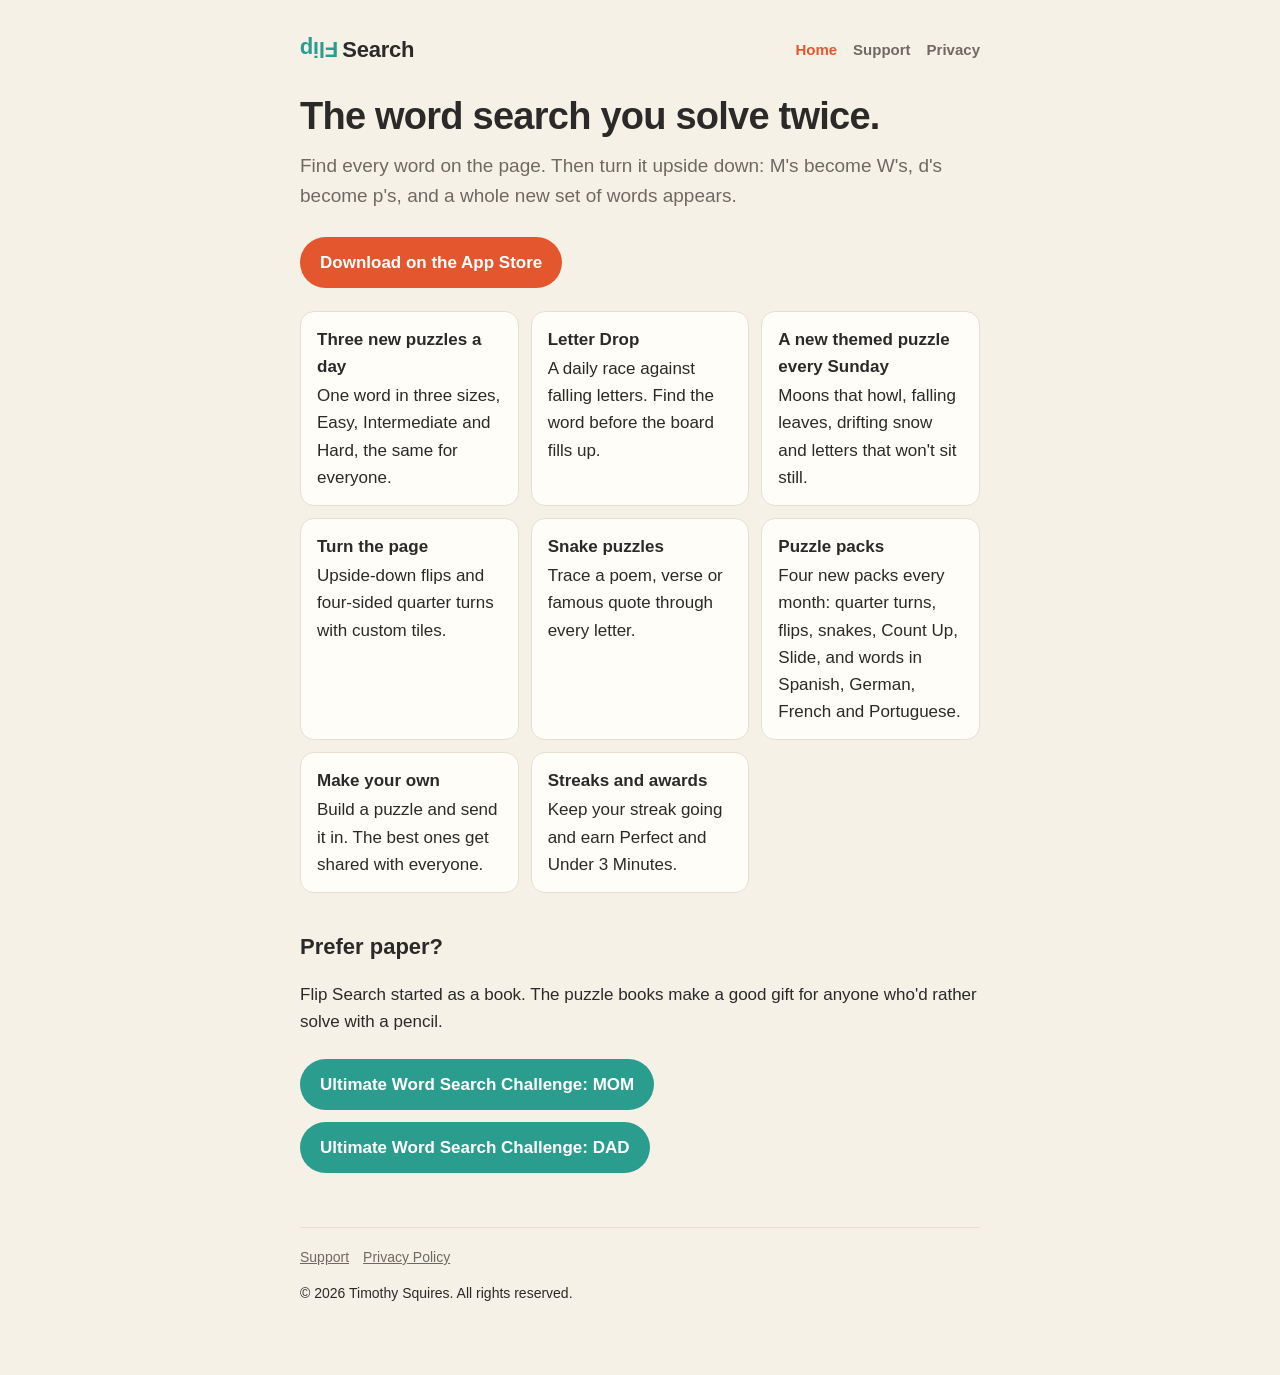
==== index.html @ 6c66b1bb "Add files via upload" ====
<!doctype html>
<html lang="en">
<head>
<meta charset="utf-8">
<meta name="viewport" content="width=device-width, initial-scale=1">
<title>Flip Search: the upside-down word search</title>
<meta name="description" content="Flip Search is a word search you solve twice: find every word, then turn the page and find them again.">
<link rel="stylesheet" href="style.css">
</head>
<body>
<div class="wrap">
  <header class="site">
    <a class="logo" href="./"><span class="flip">Flip</span>Search</a>
    <nav><a href="./" aria-current="page">Home</a><a href="support.html">Support</a><a href="privacy.html">Privacy</a></nav>
  </header>

  <h1>The word search you solve twice.</h1>
  <p class="lead">Find every word on the page. Then turn it upside down: M's become W's, d's become p's, and a whole new set of words appears.</p>

  <!-- Replace # with the App Store link once the app is live. -->
  <a class="button" href="#">Download on the App Store</a>

  <ul class="features">
    <li><strong>Three new puzzles a day</strong>One word in three sizes, Easy, Intermediate and Hard, the same for everyone.</li>
    <li><strong>Letter Drop</strong>A daily race against falling letters. Find the word before the board fills up.</li>
    <li><strong>A new themed puzzle every Sunday</strong>Moons that howl, falling leaves, drifting snow and letters that won't sit still.</li>
    <li><strong>Turn the page</strong>Upside-down flips and four-sided quarter turns with custom tiles.</li>
    <li><strong>Snake puzzles</strong>Trace a poem, verse or famous quote through every letter.</li>
    <li><strong>Puzzle packs</strong>Four new packs every month: quarter turns, flips, snakes, Count Up, Slide, and words in Spanish, German, French and Portuguese.</li>
    <li><strong>Make your own</strong>Build a puzzle and send it in. The best ones get shared with everyone.</li>
    <li><strong>Streaks and awards</strong>Keep your streak going and earn Perfect and Under 3 Minutes.</li>
  </ul>

  <h2>Prefer paper?</h2>
  <p>Flip Search started as a book. The puzzle books make a good gift for anyone who'd rather solve with a pencil.</p>
  <a class="button secondary" href="https://www.amazon.com/Ultimate-Word-Search-Challenge-MOM/dp/B0DCZR6Y28/">Ultimate Word Search Challenge: MOM</a>
  <a class="button secondary" href="https://www.amazon.com/Ultimate-Word-Search-Challenge-DAD/dp/B0DDCRF8DS">Ultimate Word Search Challenge: DAD</a>

  <footer class="site">
    <a href="support.html">Support</a><a href="privacy.html">Privacy Policy</a>
    <p>© 2026 Timothy Squires. All rights reserved.</p>
  </footer>
</div>
</body>
</html>
---- style.css ----
:root {
  --paper: #F6F1E7;
  --card: #FFFDF8;
  --ink: #2B2A28;
  --muted: #6F6A61;
  --coral: #E4572E;
  --teal: #2A9D8F;
  --line: #E6DFD1;
}
@media (prefers-color-scheme: dark) {
  :root {
    --paper: #121110;
    --card: #1E1C1A;
    --ink: #EFE8DA;
    --muted: #A49D91;
    --coral: #F07A55;
    --teal: #4CC3B4;
    --line: #2E2B28;
  }
}
* { box-sizing: border-box; }
body {
  margin: 0;
  background: var(--paper);
  color: var(--ink);
  font: 17px/1.6 -apple-system, BlinkMacSystemFont, "SF Pro Rounded", "Segoe UI", Roboto, sans-serif;
}
.wrap { max-width: 720px; margin: 0 auto; padding: 32px 20px 56px; }
header.site { display: flex; align-items: center; justify-content: space-between; gap: 12px; flex-wrap: wrap; margin-bottom: 28px; }
.logo { font-weight: 800; font-size: 22px; text-decoration: none; color: var(--ink); letter-spacing: -0.01em; }
.logo .flip { display: inline-block; transform: rotate(180deg); color: var(--teal); margin-right: 4px; }
nav a { color: var(--muted); text-decoration: none; margin-left: 16px; font-weight: 600; font-size: 15px; }
nav a:hover, nav a[aria-current="page"] { color: var(--coral); }
h1 { font-size: 38px; line-height: 1.15; margin: 0 0 12px; letter-spacing: -0.02em; }
h2 { font-size: 22px; margin: 36px 0 8px; }
h3 { font-size: 18px; margin: 24px 0 4px; }
p, li { color: var(--ink); }
.lead { font-size: 19px; color: var(--muted); margin-top: 0; }
.muted { color: var(--muted); }
a { color: var(--coral); }
.card { background: var(--card); border: 1px solid var(--line); border-radius: 18px; padding: 20px 22px; margin: 16px 0; }
.button { display: inline-block; background: var(--coral); color: #fff; text-decoration: none; font-weight: 700; padding: 12px 20px; border-radius: 999px; margin: 6px 8px 6px 0; }
.button.secondary { background: var(--teal); }
.features { display: grid; grid-template-columns: repeat(auto-fit, minmax(200px, 1fr)); gap: 12px; padding: 0; list-style: none; }
.features li { background: var(--card); border: 1px solid var(--line); border-radius: 14px; padding: 14px 16px; }
.features strong { display: block; margin-bottom: 2px; }
details { background: var(--card); border: 1px solid var(--line); border-radius: 14px; padding: 12px 16px; margin: 10px 0; }
summary { font-weight: 700; cursor: pointer; }
footer.site { margin-top: 48px; padding-top: 18px; border-top: 1px solid var(--line); font-size: 14px; color: var(--muted); }
footer.site a { color: var(--muted); margin-right: 14px; }
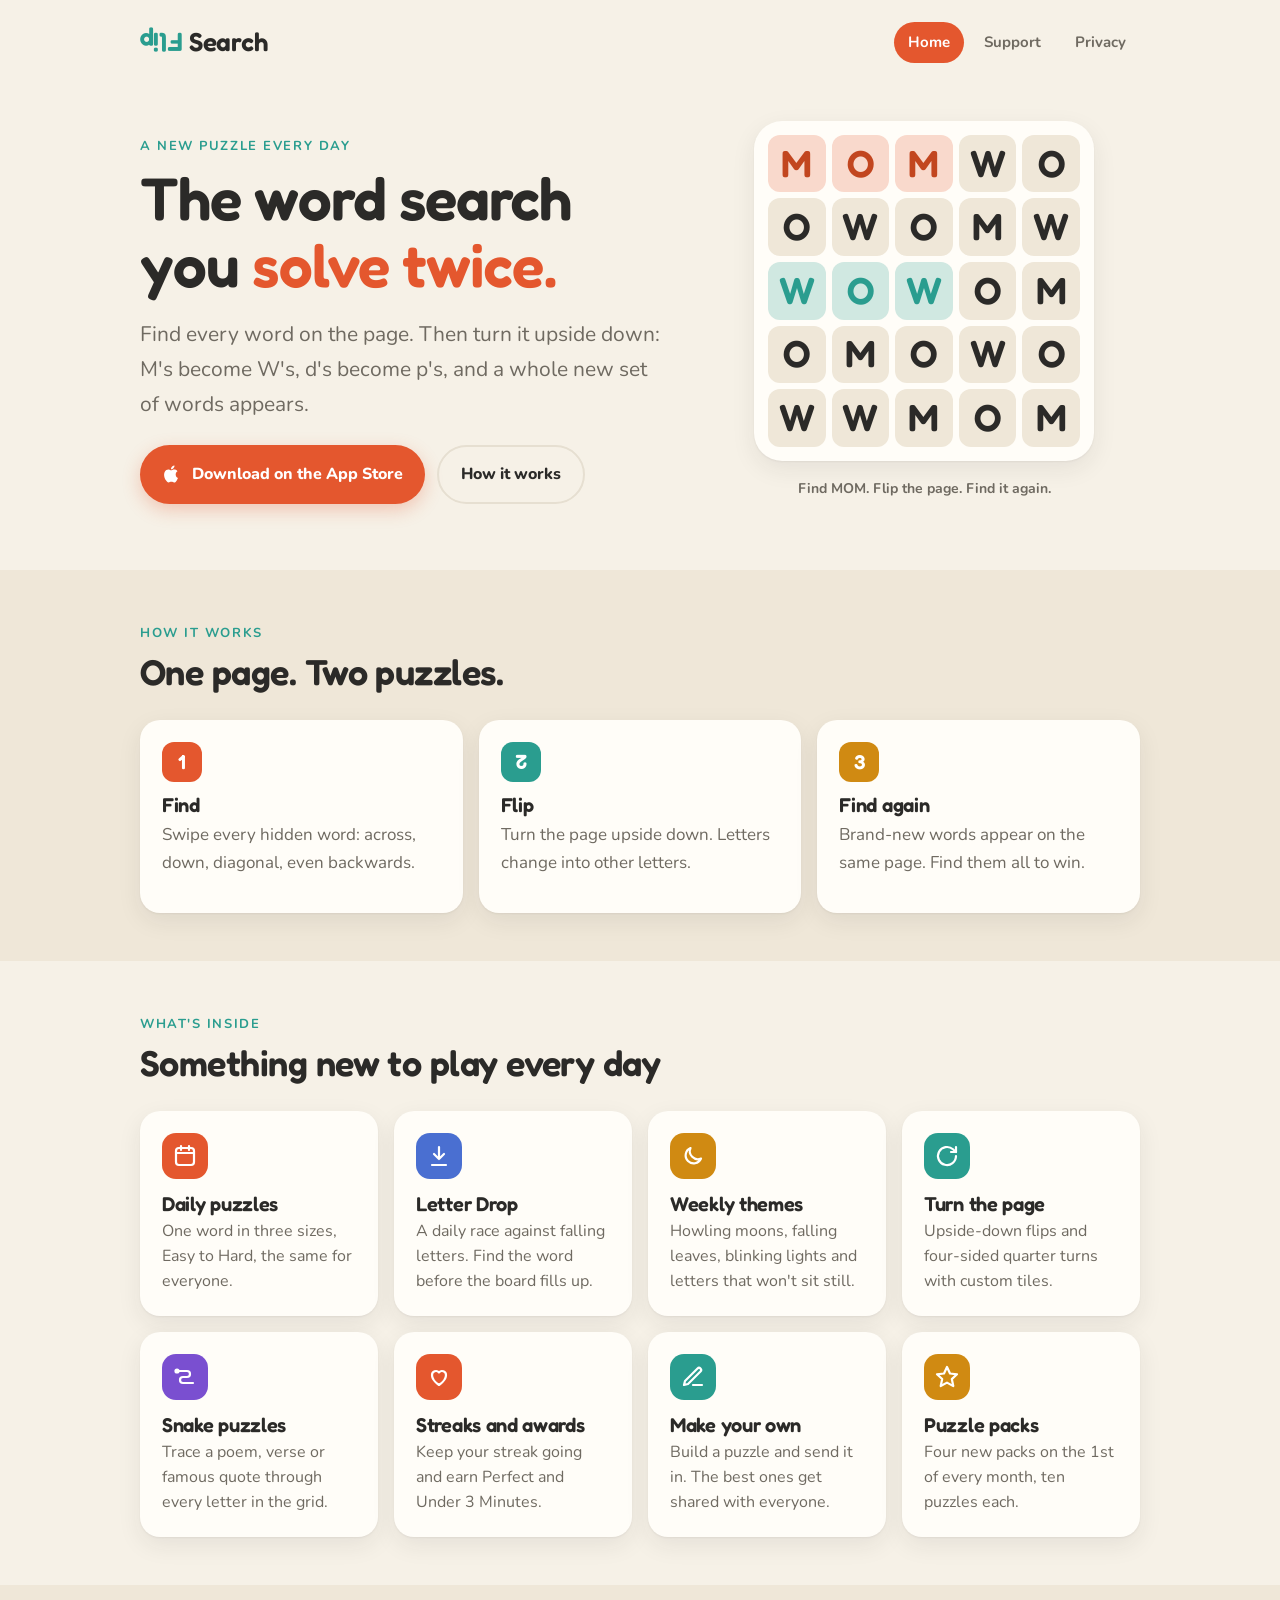
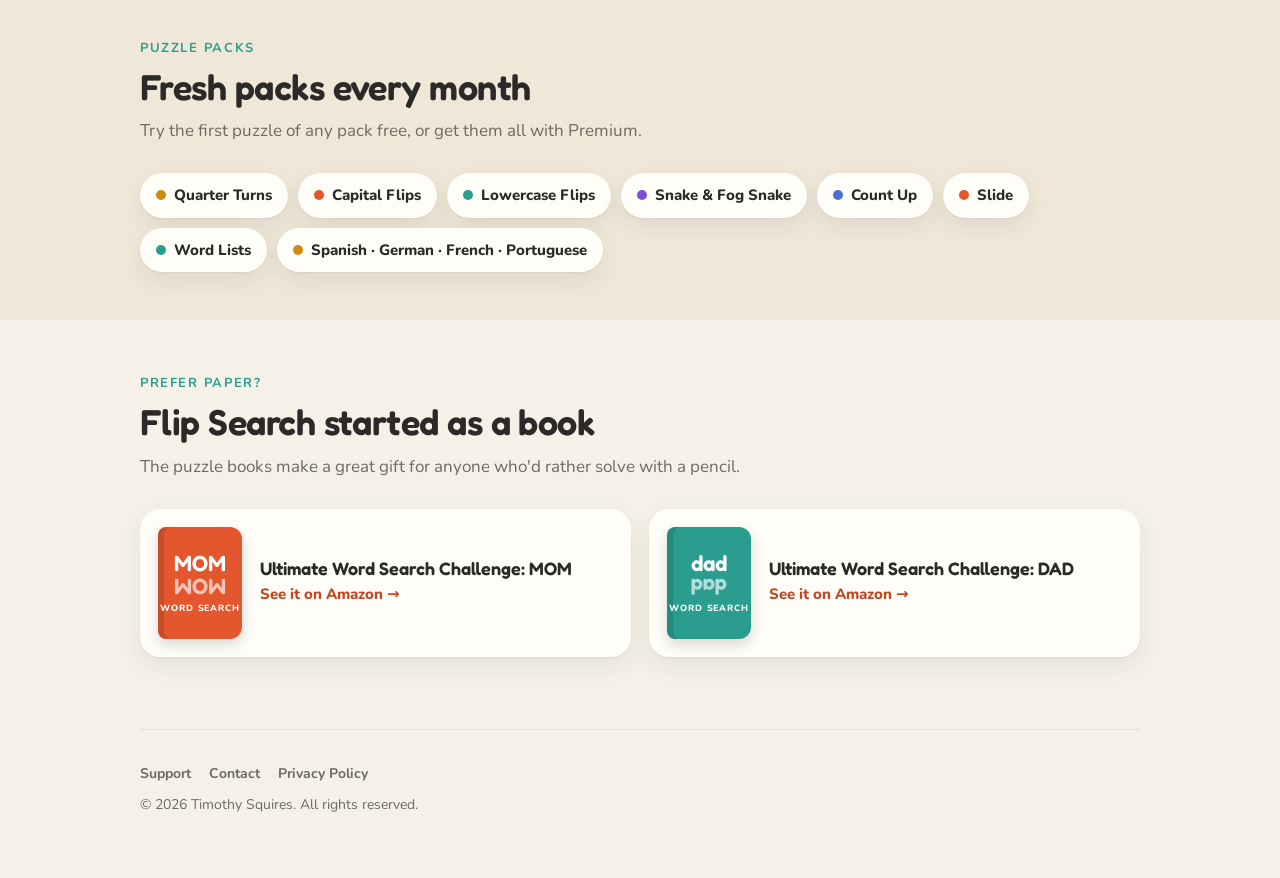
==== commit 4482751f: "Add files via upload" ====
--- a/index.html
+++ b/index.html
@@ -5,6 +5,9 @@
 <meta name="viewport" content="width=device-width, initial-scale=1">
 <title>Flip Search: the upside-down word search</title>
 <meta name="description" content="Flip Search is a word search you solve twice: find every word, then turn the page and find them again.">
+<link rel="preconnect" href="https://fonts.googleapis.com">
+<link rel="preconnect" href="https://fonts.gstatic.com" crossorigin>
+<link href="https://fonts.googleapis.com/css2?family=Fredoka:wght@500;600&family=Nunito:wght@400;600;700;800&display=swap" rel="stylesheet">
 <link rel="stylesheet" href="style.css">
 </head>
 <body>
@@ -14,30 +17,133 @@
     <nav><a href="./" aria-current="page">Home</a><a href="support.html">Support</a><a href="privacy.html">Privacy</a></nav>
   </header>
 
-  <h1>The word search you solve twice.</h1>
-  <p class="lead">Find every word on the page. Then turn it upside down: M's become W's, d's become p's, and a whole new set of words appears.</p>
+  <div class="hero">
+    <div>
+      <span class="eyebrow">A new puzzle every day</span>
+      <h1>The word search you <span class="accent-coral">solve twice.</span></h1>
+      <p class="lead" style="margin-top:18px">Find every word on the page. Then turn it upside down: M's become W's, d's become p's, and a whole new set of words appears.</p>
+      <div class="actions">
+        <!-- Replace # with the App Store link once the app is live. -->
+        <a class="button" href="#">
+          <svg viewBox="0 0 24 24" fill="currentColor" aria-hidden="true"><path d="M16.4 12.6c0-2.6 2.1-3.8 2.2-3.9-1.2-1.8-3.1-2-3.7-2-1.6-.2-3.1.9-3.9.9-.8 0-2-.9-3.4-.9-1.7 0-3.3 1-4.2 2.6-1.8 3.1-.5 7.8 1.3 10.3.9 1.2 1.9 2.6 3.2 2.6 1.3-.1 1.8-.8 3.3-.8 1.6 0 2 .8 3.4.8s2.3-1.3 3.1-2.5c1-1.4 1.4-2.8 1.4-2.9-.1 0-2.7-1-2.7-4.2zM13.9 4.9c.7-.9 1.2-2 1-3.2-1 0-2.3.7-3 1.6-.7.8-1.2 2-1.1 3.1 1.2.1 2.4-.6 3.1-1.5z"/></svg>
+          Download on the App Store
+        </a>
+        <a class="button ghost" href="#how">How it works</a>
+      </div>
+    </div>
+    <div class="board-wrap">
+      <div class="board" aria-label="A Flip Search grid turning upside down">
+        <span class="hit">M</span><span class="hit">O</span><span class="hit">M</span><span>W</span><span>O</span>
+        <span>O</span><span>W</span><span>O</span><span>M</span><span>W</span>
+        <span class="hit2">W</span><span class="hit2">O</span><span class="hit2">W</span><span>O</span><span>M</span>
+        <span>O</span><span>M</span><span>O</span><span>W</span><span>O</span>
+        <span>W</span><span>W</span><span>M</span><span>O</span><span>M</span>
+      </div>
+      <p class="board-caption">Find MOM. Flip the page. Find it again.</p>
+    </div>
+  </div>
+</div>
 
-  <!-- Replace # with the App Store link once the app is live. -->
-  <a class="button" href="#">Download on the App Store</a>
+<section class="band" id="how">
+  <div class="wrap">
+    <div class="section-head">
+      <span class="eyebrow">How it works</span>
+      <h2>One page. Two puzzles.</h2>
+    </div>
+    <div class="steps">
+      <div class="step"><h3>Find</h3><p class="muted">Swipe every hidden word: across, down, diagonal, even backwards.</p></div>
+      <div class="step"><h3>Flip</h3><p class="muted">Turn the page upside down. Letters change into other letters.</p></div>
+      <div class="step"><h3>Find again</h3><p class="muted">Brand-new words appear on the same page. Find them all to win.</p></div>
+    </div>
+  </div>
+</section>
 
-  <ul class="features">
-    <li><strong>Three new puzzles a day</strong>One word in three sizes, Easy, Intermediate and Hard, the same for everyone.</li>
-    <li><strong>Letter Drop</strong>A daily race against falling letters. Find the word before the board fills up.</li>
-    <li><strong>A new themed puzzle every Sunday</strong>Moons that howl, falling leaves, drifting snow and letters that won't sit still.</li>
-    <li><strong>Turn the page</strong>Upside-down flips and four-sided quarter turns with custom tiles.</li>
-    <li><strong>Snake puzzles</strong>Trace a poem, verse or famous quote through every letter.</li>
-    <li><strong>Puzzle packs</strong>Four new packs every month: quarter turns, flips, snakes, Count Up, Slide, and words in Spanish, German, French and Portuguese.</li>
-    <li><strong>Make your own</strong>Build a puzzle and send it in. The best ones get shared with everyone.</li>
-    <li><strong>Streaks and awards</strong>Keep your streak going and earn Perfect and Under 3 Minutes.</li>
-  </ul>
+<section>
+  <div class="wrap">
+    <div class="section-head">
+      <span class="eyebrow">What's inside</span>
+      <h2>Something new to play every day</h2>
+    </div>
+    <div class="features">
+      <div class="feature">
+        <div class="icon coral"><svg viewBox="0 0 24 24" fill="none" stroke="currentColor" stroke-width="2.2" stroke-linecap="round" stroke-linejoin="round"><rect x="3" y="4" width="18" height="17" rx="3"/><path d="M3 9h18M8 2v4M16 2v4"/></svg></div>
+        <h3>Daily puzzles</h3><p>One word in three sizes, Easy to Hard, the same for everyone.</p>
+      </div>
+      <div class="feature">
+        <div class="icon blue"><svg viewBox="0 0 24 24" fill="none" stroke="currentColor" stroke-width="2.2" stroke-linecap="round" stroke-linejoin="round"><path d="M12 3v12M7 10l5 5 5-5M5 21h14"/></svg></div>
+        <h3>Letter Drop</h3><p>A daily race against falling letters. Find the word before the board fills up.</p>
+      </div>
+      <div class="feature">
+        <div class="icon gold"><svg viewBox="0 0 24 24" fill="none" stroke="currentColor" stroke-width="2.2" stroke-linecap="round" stroke-linejoin="round"><path d="M20 14.5A8 8 0 0 1 9.5 4a8 8 0 1 0 10.5 10.5z"/></svg></div>
+        <h3>Weekly themes</h3><p>Howling moons, falling leaves, blinking lights and letters that won't sit still.</p>
+      </div>
+      <div class="feature">
+        <div class="icon teal"><svg viewBox="0 0 24 24" fill="none" stroke="currentColor" stroke-width="2.2" stroke-linecap="round" stroke-linejoin="round"><path d="M21 12a9 9 0 1 1-3-6.7L21 8"/><path d="M21 3v5h-5"/></svg></div>
+        <h3>Turn the page</h3><p>Upside-down flips and four-sided quarter turns with custom tiles.</p>
+      </div>
+      <div class="feature">
+        <div class="icon purple"><svg viewBox="0 0 24 24" fill="none" stroke="currentColor" stroke-width="2.2" stroke-linecap="round" stroke-linejoin="round"><path d="M4 6h10a3 3 0 0 1 0 6H10a3 3 0 0 0 0 6h10"/><circle cx="4" cy="6" r="1.5" fill="currentColor"/></svg></div>
+        <h3>Snake puzzles</h3><p>Trace a poem, verse or famous quote through every letter in the grid.</p>
+      </div>
+      <div class="feature">
+        <div class="icon coral"><svg viewBox="0 0 24 24" fill="none" stroke="currentColor" stroke-width="2.2" stroke-linecap="round" stroke-linejoin="round"><path d="M12 20s-7-4.5-7-10a4 4 0 0 1 7-2.6A4 4 0 0 1 19 10c0 5.5-7 10-7 10z"/></svg></div>
+        <h3>Streaks and awards</h3><p>Keep your streak going and earn Perfect and Under 3 Minutes.</p>
+      </div>
+      <div class="feature">
+        <div class="icon teal"><svg viewBox="0 0 24 24" fill="none" stroke="currentColor" stroke-width="2.2" stroke-linecap="round" stroke-linejoin="round"><path d="M12 20h9M16.5 3.5a2.1 2.1 0 0 1 3 3L7 19l-4 1 1-4z"/></svg></div>
+        <h3>Make your own</h3><p>Build a puzzle and send it in. The best ones get shared with everyone.</p>
+      </div>
+      <div class="feature">
+        <div class="icon gold"><svg viewBox="0 0 24 24" fill="none" stroke="currentColor" stroke-width="2.2" stroke-linecap="round" stroke-linejoin="round"><path d="M12 2l3 6.5 7 .8-5.2 4.8 1.5 7L12 17.6 5.7 21l1.5-7L2 9.3l7-.8z"/></svg></div>
+        <h3>Puzzle packs</h3><p>Four new packs on the 1st of every month, ten puzzles each.</p>
+      </div>
+    </div>
+  </div>
+</section>
 
-  <h2>Prefer paper?</h2>
-  <p>Flip Search started as a book. The puzzle books make a good gift for anyone who'd rather solve with a pencil.</p>
-  <a class="button secondary" href="https://www.amazon.com/Ultimate-Word-Search-Challenge-MOM/dp/B0DCZR6Y28/">Ultimate Word Search Challenge: MOM</a>
-  <a class="button secondary" href="https://www.amazon.com/Ultimate-Word-Search-Challenge-DAD/dp/B0DDCRF8DS">Ultimate Word Search Challenge: DAD</a>
+<section class="band">
+  <div class="wrap">
+    <div class="section-head">
+      <span class="eyebrow">Puzzle packs</span>
+      <h2>Fresh packs every month</h2>
+      <p class="muted">Try the first puzzle of any pack free, or get them all with Premium.</p>
+    </div>
+    <div class="chips">
+      <span class="chip"><i style="background:var(--gold)"></i>Quarter Turns</span>
+      <span class="chip"><i style="background:var(--coral)"></i>Capital Flips</span>
+      <span class="chip"><i style="background:var(--teal)"></i>Lowercase Flips</span>
+      <span class="chip"><i style="background:var(--purple)"></i>Snake &amp; Fog Snake</span>
+      <span class="chip"><i style="background:var(--blue)"></i>Count Up</span>
+      <span class="chip"><i style="background:var(--coral)"></i>Slide</span>
+      <span class="chip"><i style="background:var(--teal)"></i>Word Lists</span>
+      <span class="chip"><i style="background:var(--gold)"></i>Spanish · German · French · Portuguese</span>
+    </div>
+  </div>
+</section>
 
+<section>
+  <div class="wrap">
+    <div class="section-head">
+      <span class="eyebrow">Prefer paper?</span>
+      <h2>Flip Search started as a book</h2>
+      <p class="muted">The puzzle books make a great gift for anyone who'd rather solve with a pencil.</p>
+    </div>
+    <div class="books">
+      <a class="book" href="https://www.amazon.com/Ultimate-Word-Search-Challenge-MOM/dp/B0DCZR6Y28/">
+        <span class="cover mom"><span>MOM<span class="upside">MOM</span><small>WORD SEARCH</small></span></span>
+        <span><strong>Ultimate Word Search Challenge: MOM</strong><span class="go">See it on Amazon →</span></span>
+      </a>
+      <a class="book" href="https://www.amazon.com/Ultimate-Word-Search-Challenge-DAD/dp/B0DDCRF8DS">
+        <span class="cover dad"><span>dad<span class="upside">dad</span><small>WORD SEARCH</small></span></span>
+        <span><strong>Ultimate Word Search Challenge: DAD</strong><span class="go">See it on Amazon →</span></span>
+      </a>
+    </div>
+  </div>
+</section>
+
+<div class="wrap">
   <footer class="site">
-    <a href="support.html">Support</a><a href="privacy.html">Privacy Policy</a>
+    <div class="links"><a href="support.html">Support</a><a href="support.html#contact">Contact</a><a href="privacy.html">Privacy Policy</a></div>
     <p>© 2026 Timothy Squires. All rights reserved.</p>
   </footer>
 </div>
--- a/style.css
+++ b/style.css
@@ -1,50 +1,229 @@
+/* Flip Search website. Colors match the app. */
 :root {
   --paper: #F6F1E7;
+  --paper-2: #EFE7D8;
   --card: #FFFDF8;
   --ink: #2B2A28;
   --muted: #6F6A61;
+  --line: #E6DFD1;
   --coral: #E4572E;
+  --coral-ink: #C2461F;
   --teal: #2A9D8F;
-  --line: #E6DFD1;
+  --gold: #D08A12;
+  --blue: #4A6FD1;
+  --purple: #7A4FD0;
+  --tile: #FFFFFF;
+  --shadow: 0 1px 2px rgba(43, 42, 40, .06), 0 8px 24px rgba(43, 42, 40, .08);
+  --radius: 20px;
+  --head: "Fredoka", "SF Pro Rounded", ui-rounded, system-ui, sans-serif;
+  --body: "Nunito", -apple-system, BlinkMacSystemFont, "Segoe UI", system-ui, sans-serif;
 }
 @media (prefers-color-scheme: dark) {
   :root {
     --paper: #121110;
-    --card: #1E1C1A;
+    --paper-2: #1A1817;
+    --card: #1F1D1B;
     --ink: #EFE8DA;
     --muted: #A49D91;
+    --line: #2F2C29;
     --coral: #F07A55;
+    --coral-ink: #F59372;
     --teal: #4CC3B4;
-    --line: #2E2B28;
+    --gold: #F2B544;
+    --blue: #7C9BEA;
+    --purple: #A684F0;
+    --tile: #2A2724;
+    --shadow: 0 1px 2px rgba(0, 0, 0, .3), 0 10px 30px rgba(0, 0, 0, .35);
   }
 }
+
 * { box-sizing: border-box; }
+html { -webkit-text-size-adjust: 100%; }
 body {
   margin: 0;
   background: var(--paper);
   color: var(--ink);
-  font: 17px/1.6 -apple-system, BlinkMacSystemFont, "SF Pro Rounded", "Segoe UI", Roboto, sans-serif;
-}
-.wrap { max-width: 720px; margin: 0 auto; padding: 32px 20px 56px; }
-header.site { display: flex; align-items: center; justify-content: space-between; gap: 12px; flex-wrap: wrap; margin-bottom: 28px; }
-.logo { font-weight: 800; font-size: 22px; text-decoration: none; color: var(--ink); letter-spacing: -0.01em; }
-.logo .flip { display: inline-block; transform: rotate(180deg); color: var(--teal); margin-right: 4px; }
-nav a { color: var(--muted); text-decoration: none; margin-left: 16px; font-weight: 600; font-size: 15px; }
-nav a:hover, nav a[aria-current="page"] { color: var(--coral); }
-h1 { font-size: 38px; line-height: 1.15; margin: 0 0 12px; letter-spacing: -0.02em; }
-h2 { font-size: 22px; margin: 36px 0 8px; }
-h3 { font-size: 18px; margin: 24px 0 4px; }
-p, li { color: var(--ink); }
-.lead { font-size: 19px; color: var(--muted); margin-top: 0; }
+  font: 17px/1.65 var(--body);
+  -webkit-font-smoothing: antialiased;
+}
+img, svg { display: block; }
+a { color: var(--coral-ink); text-underline-offset: 3px; }
+.wrap { max-width: 1040px; margin: 0 auto; padding: 0 20px; }
+.narrow { max-width: 720px; }
+
+/* Header */
+header.site {
+  display: flex; align-items: center; justify-content: space-between;
+  gap: 16px; flex-wrap: wrap; padding: 22px 0;
+}
+.logo {
+  display: inline-flex; align-items: baseline; gap: 6px;
+  font: 600 26px/1 var(--head); color: var(--ink); text-decoration: none; letter-spacing: -.01em;
+}
+.logo .flip { display: inline-block; transform: rotate(180deg); color: var(--teal); }
+nav { display: flex; gap: 6px; flex-wrap: wrap; }
+nav a {
+  color: var(--muted); text-decoration: none; font-weight: 700; font-size: 15px;
+  padding: 8px 14px; border-radius: 999px;
+}
+nav a:hover { color: var(--ink); background: var(--paper-2); }
+nav a[aria-current="page"] { color: #fff; background: var(--coral); }
+
+/* Type */
+h1, h2, h3 { font-family: var(--head); font-weight: 600; letter-spacing: -.015em; line-height: 1.12; margin: 0; }
+h1 { font-size: clamp(36px, 6vw, 60px); }
+h2 { font-size: clamp(26px, 3.6vw, 36px); margin-bottom: 10px; }
+h3 { font-size: 20px; margin-bottom: 4px; }
+p { margin: 0 0 14px; }
+.lead { font-size: clamp(18px, 2.2vw, 21px); color: var(--muted); max-width: 34em; }
 .muted { color: var(--muted); }
-a { color: var(--coral); }
-.card { background: var(--card); border: 1px solid var(--line); border-radius: 18px; padding: 20px 22px; margin: 16px 0; }
-.button { display: inline-block; background: var(--coral); color: #fff; text-decoration: none; font-weight: 700; padding: 12px 20px; border-radius: 999px; margin: 6px 8px 6px 0; }
-.button.secondary { background: var(--teal); }
-.features { display: grid; grid-template-columns: repeat(auto-fit, minmax(200px, 1fr)); gap: 12px; padding: 0; list-style: none; }
-.features li { background: var(--card); border: 1px solid var(--line); border-radius: 14px; padding: 14px 16px; }
-.features strong { display: block; margin-bottom: 2px; }
-details { background: var(--card); border: 1px solid var(--line); border-radius: 14px; padding: 12px 16px; margin: 10px 0; }
-summary { font-weight: 700; cursor: pointer; }
-footer.site { margin-top: 48px; padding-top: 18px; border-top: 1px solid var(--line); font-size: 14px; color: var(--muted); }
-footer.site a { color: var(--muted); margin-right: 14px; }
+.eyebrow {
+  display: inline-block; font: 700 13px/1 var(--body); text-transform: uppercase; letter-spacing: .12em;
+  color: var(--teal); margin-bottom: 12px;
+}
+.accent-coral { color: var(--coral); }
+.accent-teal { color: var(--teal); }
+
+/* Buttons */
+.button {
+  display: inline-flex; align-items: center; gap: 10px;
+  background: var(--coral); color: #fff; text-decoration: none; font-weight: 800;
+  padding: 14px 22px; border-radius: 999px; border: 0; cursor: pointer; font-size: 16px;
+  box-shadow: 0 6px 18px rgba(228, 87, 46, .28); transition: transform .15s ease, box-shadow .15s ease;
+}
+.button:hover { transform: translateY(-1px); box-shadow: 0 10px 24px rgba(228, 87, 46, .34); }
+.button.teal { background: var(--teal); box-shadow: 0 6px 18px rgba(42, 157, 143, .25); }
+.button.ghost { background: transparent; color: var(--ink); box-shadow: none; border: 2px solid var(--line); }
+.button svg { width: 20px; height: 20px; }
+
+/* Hero */
+.hero {
+  display: grid; grid-template-columns: 1.1fr .9fr; gap: 40px; align-items: center;
+  padding: 36px 0 56px;
+}
+.hero .actions { display: flex; gap: 12px; flex-wrap: wrap; margin-top: 24px; }
+@media (max-width: 820px) { .hero { grid-template-columns: 1fr; padding-top: 12px; } }
+
+/* The flipping puzzle in the hero */
+.board-wrap { display: grid; place-items: center; }
+.board {
+  --size: min(78vw, 340px);
+  width: var(--size); aspect-ratio: 1; padding: 14px; border-radius: 28px;
+  background: var(--card); box-shadow: var(--shadow); position: relative;
+  display: grid; grid-template-columns: repeat(5, 1fr); gap: 6px;
+  animation: flip 7s cubic-bezier(.65, 0, .35, 1) infinite;
+}
+.board span {
+  display: grid; place-items: center; border-radius: 12px; background: var(--paper-2);
+  font: 600 calc(var(--size) / 9) / 1 var(--head); color: var(--ink);
+}
+.board span.hit { background: rgba(228, 87, 46, .22); color: var(--coral-ink); }
+.board span.hit2 { background: rgba(42, 157, 143, .22); color: var(--teal); }
+.board-caption { margin-top: 16px; font-weight: 700; color: var(--muted); font-size: 14px; text-align: center; }
+@keyframes flip {
+  0%, 38% { transform: rotate(0deg); }
+  50%, 88% { transform: rotate(180deg); }
+  100% { transform: rotate(360deg); }
+}
+@media (prefers-reduced-motion: reduce) { .board { animation: none; } }
+
+/* Sections */
+section { padding: 48px 0; }
+section.band { background: var(--paper-2); }
+.section-head { max-width: 640px; margin-bottom: 28px; }
+
+/* Steps */
+.steps { display: grid; grid-template-columns: repeat(3, 1fr); gap: 16px; counter-reset: step; }
+.step { background: var(--card); border-radius: var(--radius); padding: 22px; box-shadow: var(--shadow); }
+.step::before {
+  counter-increment: step; content: counter(step);
+  display: grid; place-items: center; width: 40px; height: 40px; border-radius: 12px; margin-bottom: 12px;
+  font: 600 20px/1 var(--head); color: #fff; background: var(--coral);
+}
+.step:nth-child(2)::before { background: var(--teal); transform: rotate(180deg); }
+.step:nth-child(3)::before { background: var(--gold); }
+@media (max-width: 760px) { .steps { grid-template-columns: 1fr; } }
+
+/* Feature cards */
+.features { display: grid; grid-template-columns: repeat(auto-fill, minmax(230px, 1fr)); gap: 16px; }
+.feature { background: var(--card); border-radius: var(--radius); padding: 22px; box-shadow: var(--shadow); }
+.feature p { color: var(--muted); margin: 0; font-size: 16px; line-height: 1.55; }
+.icon {
+  width: 46px; height: 46px; border-radius: 14px; display: grid; place-items: center; margin-bottom: 14px; color: #fff;
+}
+.icon svg { width: 24px; height: 24px; }
+.icon.coral { background: var(--coral); }
+.icon.teal { background: var(--teal); }
+.icon.gold { background: var(--gold); }
+.icon.blue { background: var(--blue); }
+.icon.purple { background: var(--purple); }
+
+/* Pack chips */
+.chips { display: flex; flex-wrap: wrap; gap: 10px; }
+.chip {
+  display: inline-flex; align-items: center; gap: 8px; padding: 10px 16px; border-radius: 999px;
+  background: var(--card); box-shadow: var(--shadow); font-weight: 800; font-size: 15px;
+}
+.chip i { width: 10px; height: 10px; border-radius: 50%; display: inline-block; }
+
+/* Books */
+.books { display: grid; grid-template-columns: repeat(auto-fit, minmax(260px, 1fr)); gap: 18px; }
+.book {
+  display: flex; gap: 18px; align-items: center; background: var(--card); border-radius: var(--radius);
+  padding: 18px; box-shadow: var(--shadow); text-decoration: none; color: var(--ink);
+  transition: transform .15s ease;
+}
+.book:hover { transform: translateY(-2px); }
+.cover {
+  flex: none; width: 84px; height: 112px; border-radius: 8px 12px 12px 8px; display: grid; place-items: center;
+  color: #fff; font: 600 22px/1.05 var(--head); text-align: center; box-shadow: inset 6px 0 0 rgba(0, 0, 0, .12), 0 6px 14px rgba(0, 0, 0, .15);
+}
+.cover.mom { background: var(--coral); }
+.cover.dad { background: var(--teal); }
+.cover small { display: block; font-size: 9px; letter-spacing: .1em; margin-top: 6px; font-family: var(--body); font-weight: 800; }
+.cover .upside { display: block; transform: rotate(180deg); opacity: .65; }
+.book strong { font-family: var(--head); font-weight: 600; font-size: 18px; display: block; line-height: 1.25; }
+.book span.go { color: var(--coral-ink); font-weight: 800; font-size: 15px; }
+
+/* FAQ */
+.faq h2 { margin-top: 36px; }
+details {
+  background: var(--card); border-radius: 16px; padding: 4px 20px; margin: 10px 0; box-shadow: var(--shadow);
+}
+summary {
+  font-weight: 800; cursor: pointer; padding: 14px 0; list-style: none; display: flex; justify-content: space-between; gap: 12px;
+}
+summary::-webkit-details-marker { display: none; }
+summary::after { content: "+"; font: 600 22px/1 var(--head); color: var(--coral); transition: transform .2s ease; }
+details[open] summary::after { transform: rotate(45deg); }
+details p { color: var(--muted); padding-bottom: 6px; }
+
+/* Forms */
+.form-card { background: var(--card); border-radius: 24px; padding: 28px; box-shadow: var(--shadow); }
+.form-grid { display: grid; grid-template-columns: 1fr 1fr; gap: 16px; }
+.form-grid .full { grid-column: 1 / -1; }
+@media (max-width: 640px) { .form-grid { grid-template-columns: 1fr; } .form-card { padding: 20px; } }
+label { display: block; font-weight: 800; font-size: 14px; margin-bottom: 6px; }
+label .opt { font-weight: 600; color: var(--muted); }
+input, select, textarea {
+  width: 100%; font: inherit; font-size: 16px; color: var(--ink); background: var(--paper);
+  border: 2px solid var(--line); border-radius: 12px; padding: 12px 14px; outline: none;
+  transition: border-color .15s ease, box-shadow .15s ease;
+}
+input:focus, select:focus, textarea:focus { border-color: var(--teal); box-shadow: 0 0 0 4px rgba(42, 157, 143, .15); }
+textarea { min-height: 150px; resize: vertical; }
+.hint { font-size: 13px; color: var(--muted); margin-top: 6px; }
+.honey { position: absolute; left: -9999px; }
+
+/* Long reading (privacy) */
+.prose h2 { font-size: 24px; margin: 34px 0 8px; }
+.prose p, .prose li { color: var(--ink); }
+.prose ul { padding-left: 22px; }
+.summary-card { background: var(--card); border-left: 6px solid var(--teal); border-radius: 16px; padding: 18px 22px; box-shadow: var(--shadow); margin: 20px 0; }
+.summary-card ul { margin: 8px 0 0; }
+
+/* Footer */
+footer.site { padding: 32px 0 48px; color: var(--muted); font-size: 14px; border-top: 1px solid var(--line); margin-top: 24px; }
+footer.site .links { display: flex; gap: 18px; flex-wrap: wrap; margin-bottom: 8px; }
+footer.site a { color: var(--muted); font-weight: 700; text-decoration: none; }
+footer.site a:hover { color: var(--ink); }
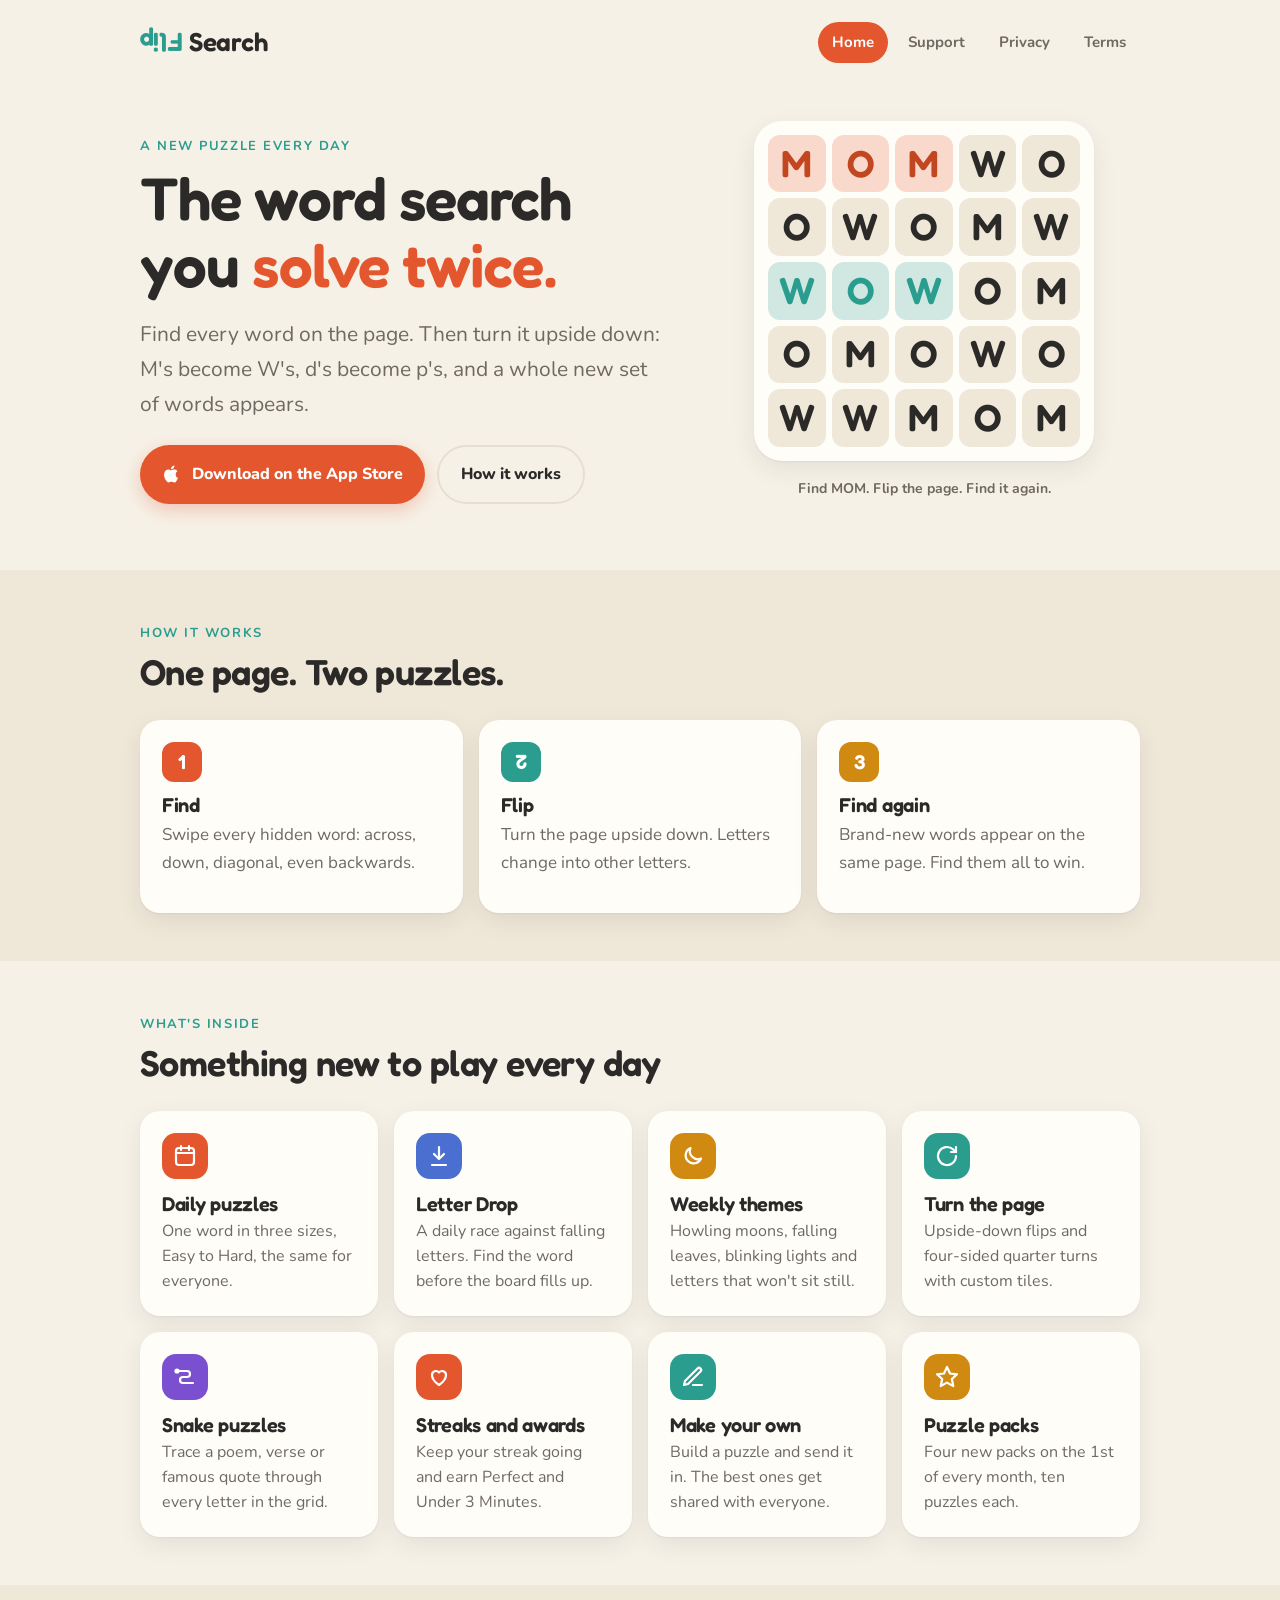
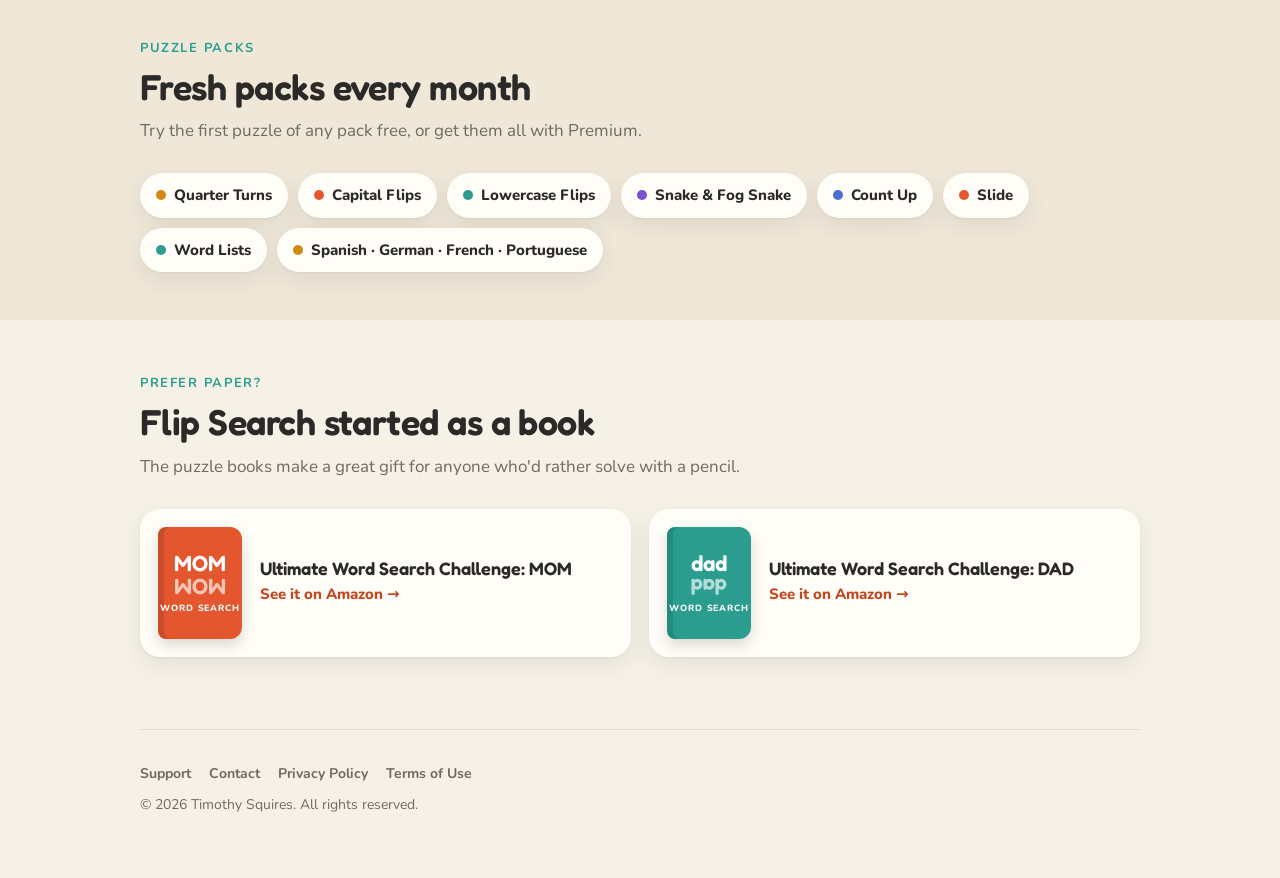
==== commit c3ddec9c: "Add files via upload" ====
--- a/index.html
+++ b/index.html
@@ -14,7 +14,7 @@
 <div class="wrap">
   <header class="site">
     <a class="logo" href="./"><span class="flip">Flip</span>Search</a>
-    <nav><a href="./" aria-current="page">Home</a><a href="support.html">Support</a><a href="privacy.html">Privacy</a></nav>
+    <nav><a href="./" aria-current="page">Home</a><a href="support.html">Support</a><a href="privacy.html">Privacy</a><a href="terms.html">Terms</a></nav>
   </header>
 
   <div class="hero">
@@ -143,7 +143,7 @@
 
 <div class="wrap">
   <footer class="site">
-    <div class="links"><a href="support.html">Support</a><a href="support.html#contact">Contact</a><a href="privacy.html">Privacy Policy</a></div>
+    <div class="links"><a href="support.html">Support</a><a href="support.html#contact">Contact</a><a href="privacy.html">Privacy Policy</a><a href="terms.html">Terms of Use</a></div>
     <p>© 2026 Timothy Squires. All rights reserved.</p>
   </footer>
 </div>
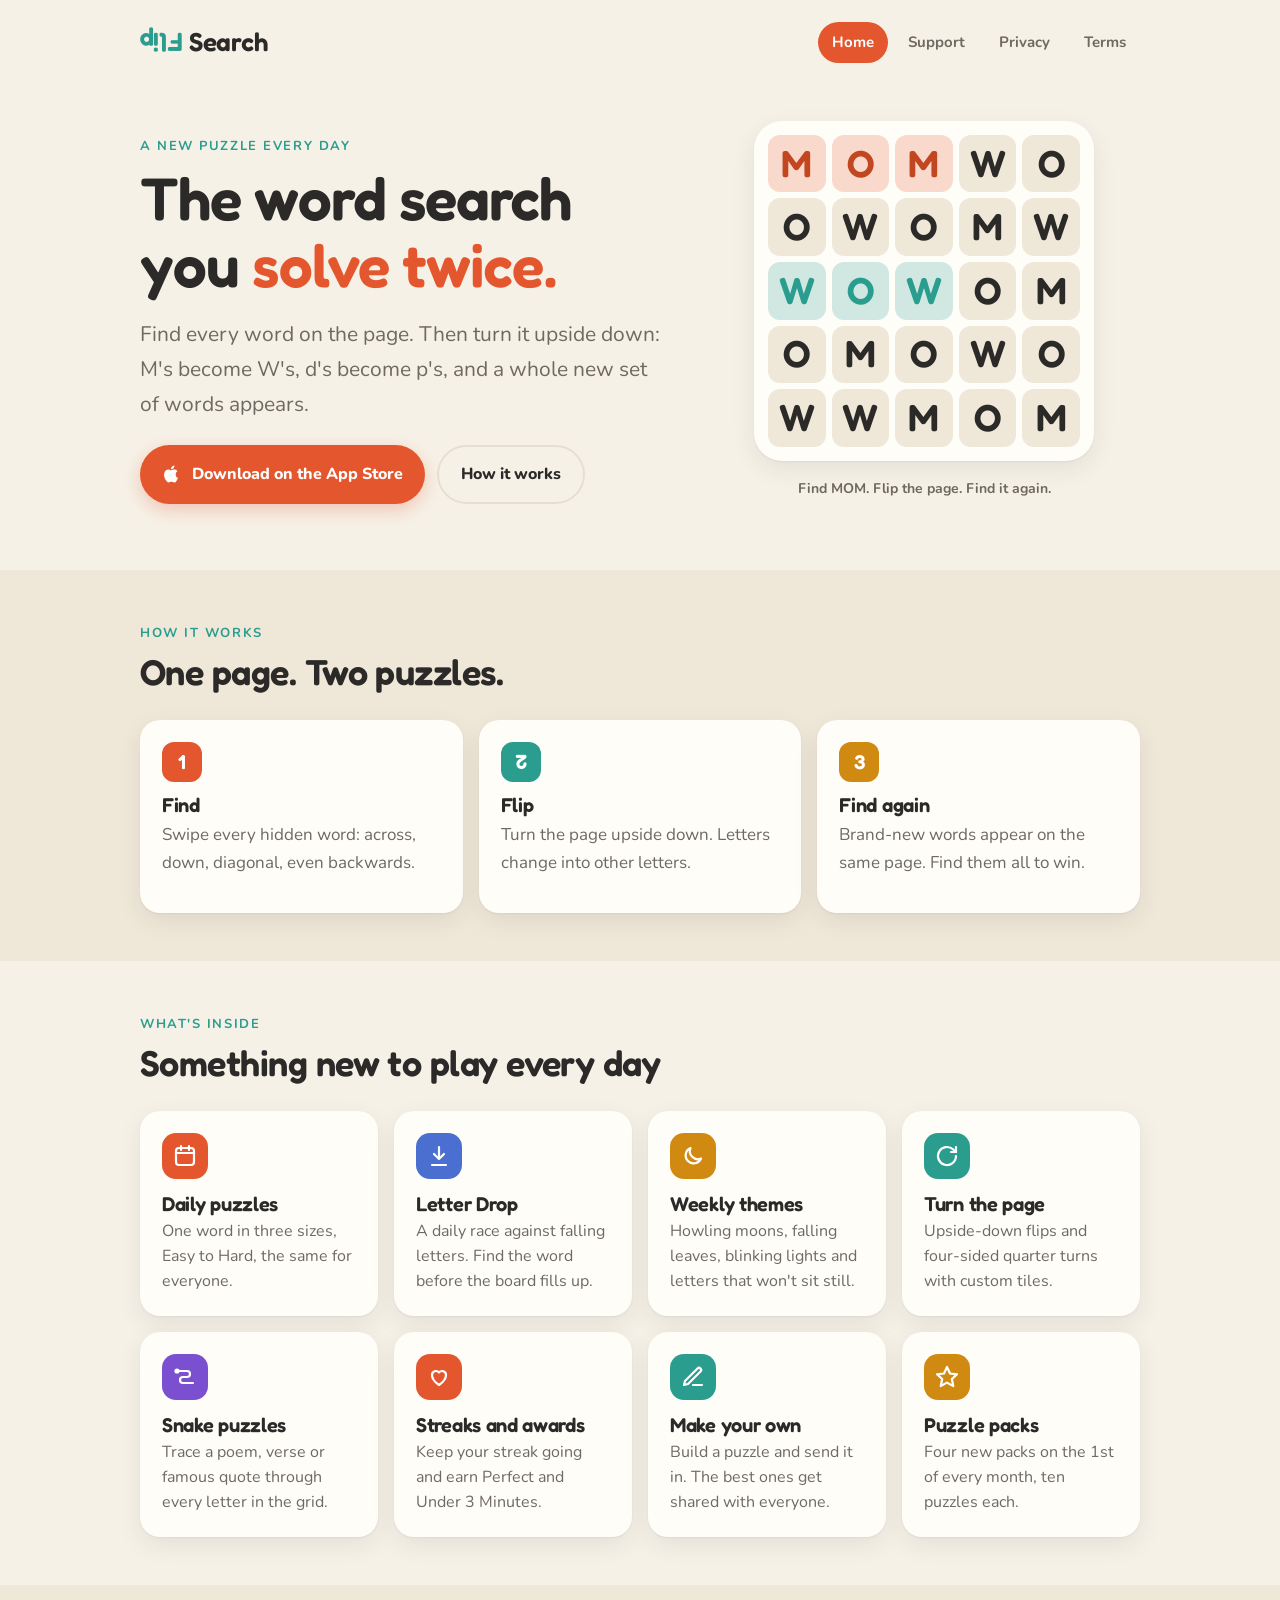
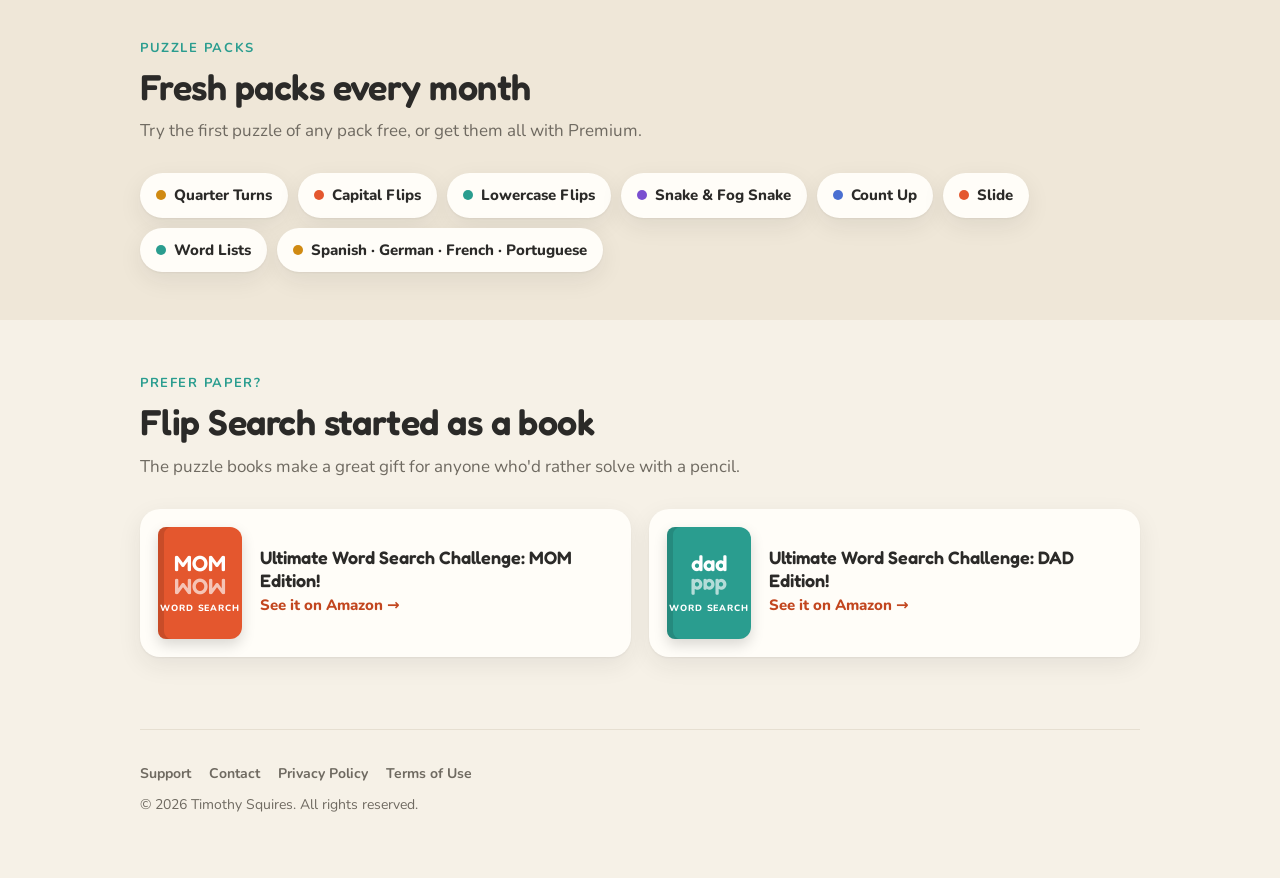
==== commit 7bb43824: "Update index.html" ====
--- a/index.html
+++ b/index.html
@@ -23,8 +23,7 @@
       <h1>The word search you <span class="accent-coral">solve twice.</span></h1>
       <p class="lead" style="margin-top:18px">Find every word on the page. Then turn it upside down: M's become W's, d's become p's, and a whole new set of words appears.</p>
       <div class="actions">
-        <!-- Replace # with the App Store link once the app is live. -->
-        <a class="button" href="#">
+        <a class="button" href="https://apps.apple.com/us/app/flip-search/id6823875443">
           <svg viewBox="0 0 24 24" fill="currentColor" aria-hidden="true"><path d="M16.4 12.6c0-2.6 2.1-3.8 2.2-3.9-1.2-1.8-3.1-2-3.7-2-1.6-.2-3.1.9-3.9.9-.8 0-2-.9-3.4-.9-1.7 0-3.3 1-4.2 2.6-1.8 3.1-.5 7.8 1.3 10.3.9 1.2 1.9 2.6 3.2 2.6 1.3-.1 1.8-.8 3.3-.8 1.6 0 2 .8 3.4.8s2.3-1.3 3.1-2.5c1-1.4 1.4-2.8 1.4-2.9-.1 0-2.7-1-2.7-4.2zM13.9 4.9c.7-.9 1.2-2 1-3.2-1 0-2.3.7-3 1.6-.7.8-1.2 2-1.1 3.1 1.2.1 2.4-.6 3.1-1.5z"/></svg>
           Download on the App Store
         </a>
@@ -131,11 +130,11 @@
     <div class="books">
       <a class="book" href="https://www.amazon.com/Ultimate-Word-Search-Challenge-MOM/dp/B0DCZR6Y28/">
         <span class="cover mom"><span>MOM<span class="upside">MOM</span><small>WORD SEARCH</small></span></span>
-        <span><strong>Ultimate Word Search Challenge: MOM</strong><span class="go">See it on Amazon →</span></span>
+        <span><strong>Ultimate Word Search Challenge: MOM Edition!</strong><span class="go">See it on Amazon →</span></span>
       </a>
       <a class="book" href="https://www.amazon.com/Ultimate-Word-Search-Challenge-DAD/dp/B0DDCRF8DS">
         <span class="cover dad"><span>dad<span class="upside">dad</span><small>WORD SEARCH</small></span></span>
-        <span><strong>Ultimate Word Search Challenge: DAD</strong><span class="go">See it on Amazon →</span></span>
+        <span><strong>Ultimate Word Search Challenge: DAD Edition!</strong><span class="go">See it on Amazon →</span></span>
       </a>
     </div>
   </div>
